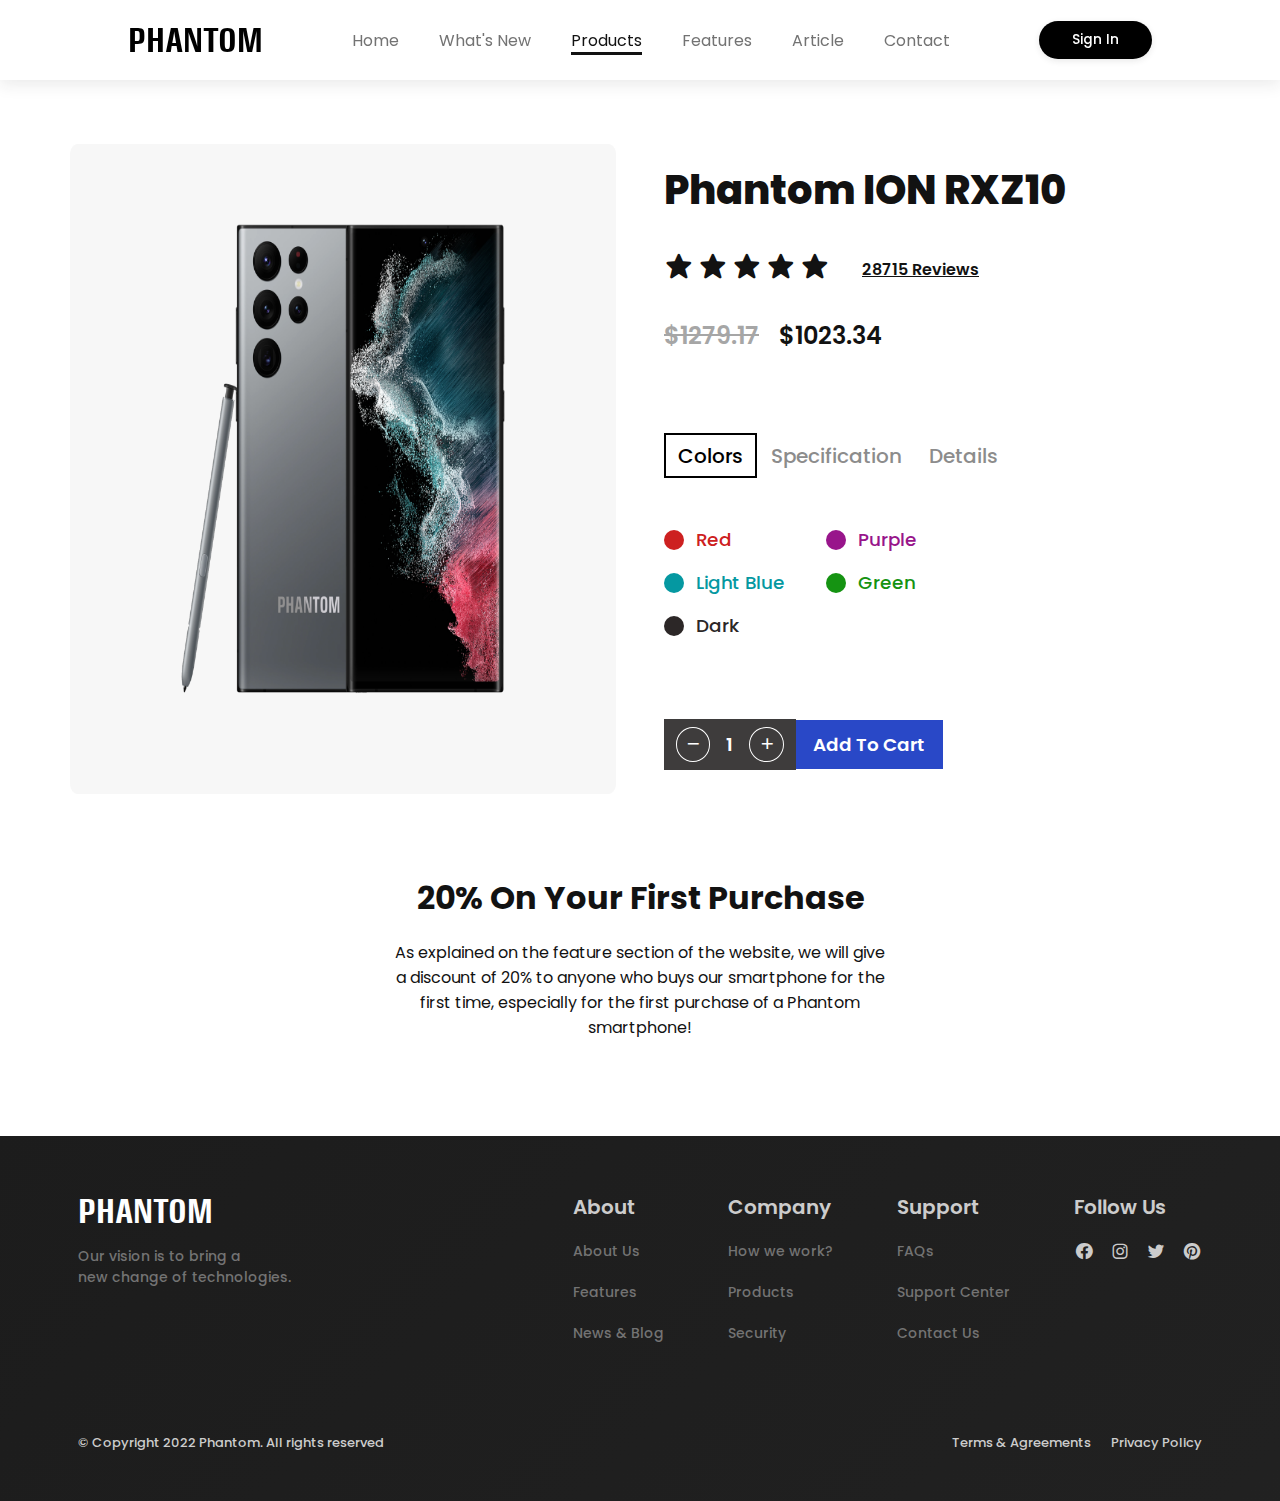
==== Assets/pages/buy-pages/buy-1.html @ 3c45a0d9 "Creating Cart Pages" ====
<!DOCTYPE html>
<html lang="en">
  <head>
    <meta charset="UTF-8" />
    <meta http-equiv="X-UA-Compatible" content="IE=edge" />
    <meta name="viewport" content="width=device-width, initial-scale=1.0" />
    <!-- ========== Favicon Image========== -->
    <link rel="shortcut icon" href="../../Images/favicon.png" type="image/x-icon" />
    <!-- ========== Box Icons CDN ========== -->
    <link href="https://unpkg.com/boxicons@2.1.2/css/boxicons.min.css" rel="stylesheet" />

    <!-- ========== Custom Styling ========== -->
    <link rel="stylesheet" href="../../Styles/index.css" />
    <title>Cart | Phantom Phone</title>
  </head>
  <body>
    <!-- ========== Header ========== -->
    <header class="header header-scrolled" id="header">
      <nav class="navbar">
        <i class="bx bx-menu toggle__menu" id="toggle-menu"></i>

        <a href="#" class="navbar__logo"> PHANTOM </a>

        <div class="navbar__menu">
          <ul class="navbar__container">
            <li class="navbar__item">
              <a href="../../../index.html" class="navbar__link">
                <span>Home</span>
                <i class="bx bxs-home"></i>
              </a>
            </li>
            <li class="navbar__item">
              <a href="../../../index.html#about" class="navbar__link">
                <span>What's New</span>
                <i class="bx bxs-megaphone"></i>
              </a>
            </li>
            <li class="navbar__item">
              <a href="../../../index.html#products" class="navbar__link active-link">
                <span>Products</span>
                <i class="bx bxs-shopping-bag"></i>
              </a>
            </li>
            <li class="navbar__item">
              <a href="../../../index.html#features" class="navbar__link">
                <span>Features</span>
                <i class="bx bxs-devices"></i>
              </a>
            </li>
            <li class="navbar__item">
              <a href="../../../index.html#article" class="navbar__link">
                <span>Article</span>
                <i class="bx bxs-news"></i>
              </a>
            </li>
            <li class="navbar__item">
              <a href="../../../index.html#contact" class="navbar__link">
                <span>Contact</span>
                <i class="bx bxs-phone"></i>
              </a>
            </li>
          </ul>
        </div>

        <button class="button navbar__button">Sign In</button>
      </nav>
    </header>

    <!-- ========== Cart ========== -->
    <section class="cart section" id="cart">
      <div class="cart__container container grid">
        <div class="cart__images">
          <img src="../../Images/buy-1.png" alt="Cart Images" />
        </div>

        <div class="cart__content">
          <div class="cart__header">
            <h1 class="cart__header-title">Phantom ION RXZ10</h1>
            <div class="cart__header-reviews">
              <div class="cart__stars">
                <i class="bx bxs-star"></i>
                <i class="bx bxs-star"></i>
                <i class="bx bxs-star"></i>
                <i class="bx bxs-star"></i>
                <i class="bx bxs-star"></i>
              </div>
              <span class="cart__review-title"></span>
            </div>
            <div class="cart__prices">
              <h2 class="cart__prices-before" id="prices-before">$1279.17</h2>
              <h2 class="cart__prices-after" id="prices-after">$1023.34</h2>
            </div>
          </div>

          <div class="cart__options">
            <button class="cart__option-button active-option" id="color-button">Colors</button>
            <button class="cart__option-button" id="spec-button">Specification</button>
            <button class="cart__option-button">Details</button>
          </div>

          <div class="cart__color" id="cart-color">
            <span class="red">
              <span></span>
              Red
            </span>
            <span class="purple">
              <span></span>
              Purple
            </span>
            <span class="lightblue">
              <span></span>
              Light Blue
            </span>
            <span class="green">
              <span></span>
              Green
            </span>
            <span class="dark">
              <span></span>
              Dark
            </span>
          </div>

          <div class="cart__spec" id="cart-spec">
            <div>
              <h3 class="cart__spec-title">RAM :</h3>
              <div class="cart__spec-options">
                <div class="cart__spec-option active-spec">6</div>
                <div class="cart__spec-option">8</div>
                <div class="cart__spec-option">12</div>
                <div class="cart__spec-option">16</div>
              </div>
            </div>
            <div>
              <h3 class="cart__spec-title">Storage :</h3>
              <div class="cart__spec-options">
                <div class="cart__spec-option active-spec">64</div>
                <div class="cart__spec-option">128</div>
                <div class="cart__spec-option">256</div>
                <div class="cart__spec-option">512</div>
              </div>
            </div>
          </div>

          <div class="cart__add">
            <button class="cart__add-quantity">
              <i class="bx bx-minus" onclick="decreaseQuantity()"></i>
              <div id="display">1</div>
              <i class="bx bx-plus" onclick="increaseQuantity()"></i>
            </button>
            <button class="cart__add-button">Add To Cart</button>
          </div>
        </div>
      </div>

      <div class="cart__description">
        <h1 class="cart__description-title">20% On Your First Purchase</h1>
        <p class="card__description-text">
          As explained on the feature section of the website, we will give a discount of 20% to anyone who buys our smartphone for the first time, especially for the first purchase of a Phantom smartphone!
        </p>
      </div>
    </section>

    <!--==================== Footer ====================-->
    <footer class="footer section">
      <div class="footer__container container grid">
        <div class="footer__text-container">
          <a href="#" class="footer__logo">PHANTOM</a>
          <p class="footer__description">
            Our vision is to bring a <br />
            new change of technologies.
          </p>
        </div>

        <div class="footer__content">
          <div>
            <h3 class="footer__title">About</h3>

            <ul class="footer__links">
              <li class="footer__item">
                <a href="#" class="footer__link">About Us</a>
              </li>
              <li class="footer__item">
                <a href="#" class="footer__link">Features</a>
              </li>
              <li class="footer__item">
                <a href="#" class="footer__link">News & Blog</a>
              </li>
            </ul>
          </div>

          <div>
            <h3 class="footer__title">Company</h3>

            <ul class="footer__links">
              <li class="footer__item">
                <a href="#" class="footer__link">How we work?</a>
              </li>
              <li class="footer__item">
                <a href="#" class="footer__link">Products</a>
              </li>
              <li class="footer__item">
                <a href="#" class="footer__link">Security</a>
              </li>
            </ul>
          </div>

          <div>
            <h3 class="footer__title">Support</h3>

            <ul class="footer__links">
              <li class="footer__item">
                <a href="#" class="footer__link">FAQs</a>
              </li>
              <li class="footer__item">
                <a href="#" class="footer__link">Support Center</a>
              </li>
              <li class="footer__item">
                <a href="#" class="footer__link">Contact Us</a>
              </li>
            </ul>
          </div>

          <div>
            <h3 class="footer__title">Follow Us</h3>

            <ul class="footer__socials">
              <li class="footer__item">
                <a href="https://www.facebook.com/" target="_blank" class="footer__social-link">
                  <i class="bx bxl-facebook-circle"></i>
                </a>
              </li>
              <li class="footer__item">
                <a href="https://www.instagram.com/" target="_blank" class="footer__social-link">
                  <i class="bx bxl-instagram"></i>
                </a>
              </li>
              <li class="footer__item">
                <a href="https://www.twitter.com/" target="_blank" class="footer__social-link">
                  <i class="bx bxl-twitter"></i>
                </a>
              </li>
              <li class="footer__item">
                <a href="https://www.pinterest.com/" target="_blank" class="footer__social-link">
                  <i class="bx bxl-pinterest"></i>
                </a>
              </li>
            </ul>
          </div>
        </div>
      </div>

      <div class="footer__info container">
        <span class="footer__copyright"> &copy; Copyright 2022 Phantom. All rights reserved </span>

        <div class="footer__privacy">
          <a href="#">Terms & Agreements</a>
          <a href="#">Privacy Policy</a>
        </div>
      </div>
    </footer>

    <script>
      /*=============== Declare DOM ===============*/
      const cartColor = document.getElementById("cart-color");
      const cartSpec = document.getElementById("cart-spec");
      const colorButton = document.getElementById("color-button");
      const specButton = document.getElementById("spec-button");
      const plusButton = document.getElementById("plus");
      const minusButton = document.getElementById("minus");
      const displayQuantity = document.getElementById("display");
      const priceBeforeDisplay = document.getElementById("prices-before");
      const pricesAfterDisplay = document.getElementById("prices-after");
      const specOptions1 = document.querySelectorAll(".cart__spec-option-1");
      const specOptions2 = document.querySelectorAll(".cart__spec-option-2");
      const cartReview = document.querySelector(".cart__review-title");

      /*=============== Declare Changeable Value ===============*/
      let quantityValue = 0;
      let priceBefore = 1279.17;
      let priceAfter = priceBefore - (priceBefore * 20) / 100;

      /*=============== Switching to Color Options ===============*/
      colorButton.addEventListener("click", () => {
        specButton.classList.remove("active-option");
        colorButton.classList.add("active-option");

        cartSpec.style.display = "none";
        cartColor.style.display = "grid";
      });

      /*=============== Switching to Specifications Options ===============*/
      specButton.addEventListener("click", () => {
        colorButton.classList.remove("active-option");
        specButton.classList.add("active-option");

        cartColor.style.display = "none";
        cartSpec.style.display = "flex";
      });

      /*=============== Increase Price and Amount ===============*/
      function increaseQuantity() {
        quantityValue++;

        displayQuantity.innerHTML = quantityValue;
        priceBeforeDisplay.innerHTML = "$" + (priceBefore * quantityValue).toFixed(2);
        pricesAfterDisplay.innerHTML = "$" + (priceAfter * quantityValue).toFixed(2);
      }

      /*=============== Decrease Price and Amount ===============*/
      function decreaseQuantity() {
        quantityValue === 0 ? quantityValue : quantityValue--;

        displayQuantity.innerHTML = quantityValue;
        priceBeforeDisplay.innerHTML = "$" + (priceBefore * quantityValue).toFixed(2);
        pricesAfterDisplay.innerHTML = "$" + (priceAfter * quantityValue).toFixed(2);
      }

      /*=============== Make Dummy Views ===============*/
      cartReview.innerHTML = Math.floor(Math.random() * 100000) + " Reviews";
    </script>
  </body>
</html>
---- Assets/Styles/index.css ----
@import url("https://fonts.googleapis.com/css2?family=Montserrat:wght@300;400;500;600;700&family=Poppins:wght@300;400;500;600;700&display=swap");
@font-face {
  font-family: Phantom;
  src: url(../font-phantom/DDT\ W00\ Condensed\ SemiBold.ttf);
}

:root {
  --header-height: 5rem;

  /* ===== Blue Color Pallete ===== */
  /* --color-primary: hsl(241, 100%, 11%);
    --color-secondary: hsl(241, 100%, 11%);
    --color-accent: hsl(61, 100%, 53%);
    --color-white: hsl(0, 0%, 100%); */

  /* ===== Black Color Pallete ===== */
  --color-primary: hsl(0, 0%, 0%);
  --color-secondary: hsl(0, 0%, 7%);
  --color-accent: hsl(25, 83%, 53%);
  --color-white: hsl(0, 0%, 100%);
  --color-light: hsl(228, 15%, 50%);
  --color-light-alt: hsl(228, 99%, 98%);
  --color-dark-blue: hsl(228, 66%, 47%);

  /* ===== Font And Typography ===== */
  --body-font: "Poppins", sans-serif;
  --biggest-font-size: 4rem;
  --h1-font-size: 2.25rem;
  --h2-font-size: 1.5rem;
  --h3-font-size: 1.25rem;
  --normal-font-size: 1rem;
  --small-font-size: 0.875rem;
  --smaller-font-size: 0.813rem;

  /* ===== Font Weight ===== */
  --font-light: 300;
  --font-regular: 400;
  --font-medium: 500;
  --font-semi-bold: 600;
  --font-bold: 700;

  /* Z - Index */
  --z-tooltip: 10;
  --z-fixed: 100;
}

/* ========== General Styles ========== */

* {
  margin: 0;
  padding: 0;
  box-sizing: border-box;
}

html {
  scroll-behavior: smooth;
}

body {
  font-family: var(--body-font);
  font-size: var(--normal-font-size);
  background-color: var(--color-white);
  color: var(--color-secondary);
}

h1,
h2,
h3 {
  color: var(--color-secondary);
  font-weight: var(--font-semi-bold);
}

ul {
  list-style: none;
}

a {
  text-decoration: none;
}

img {
  max-width: 100%;
  height: auto;
}

input,
button {
  font-family: var(--body-font);
  outline: none;
  border: none;
}

.container {
  max-width: 1124px;
  margin-left: auto;
  margin-right: auto;
}

.grid {
  display: grid;
}

.flex {
  display: flex;
}

.section {
  padding: 7.5rem 0 1rem;
}

.section__subtitle,
.section__title,
.section__description {
  text-align: center;
}

.section__subtitle {
  color: var(--color-dark-blue);
  font-size: var(--font-medium);
  display: block;
}

.section__title {
  font-size: 2rem;
  margin-bottom: 1rem;
}

.section__description {
  margin: 0 auto;
  max-width: 550px;
  font-weight: var(--font-regular);
  margin-bottom: 3rem;
}

.main {
  overflow: hidden;
}

.button {
  padding: 0.75rem 3rem;
  border-radius: 0.5rem;
  font-weight: var(--font-medium);
  font-size: 1rem;
  background-color: var(--color-primary);
  color: var(--color-white);
  cursor: pointer;
}

/* ========== Navbar ========== */
.header {
  position: fixed;
  top: 0;
  left: 0;
  width: 100%;
  z-index: var(--z-fixed);
  transition: 0.4s;
  background-color: transparent;
}

.header-scrolled {
  background-color: var(--color-white);
  box-shadow: 0 4px 16px hsla(228, 4%, 15%, 0.1);
}

.header-scrolled .navbar__logo {
  color: var(--color-primary);
}
.header-scrolled .navbar__link {
  color: hsl(0, 0%, 45%);
}
.header-scrolled .navbar__link:hover {
  color: var(--color-primary);
}
.header-scrolled .active-link {
  border-color: var(--color-secondary);
  color: var(--color-secondary);
}
.header-scrolled .navbar__button {
  background-color: var(--color-primary);
  color: var(--color-white);
}
.header-scrolled .navbar__button:hover {
  color: var(--color-primary);
  border-color: var(--color-primary);
}

.navbar {
  height: var(--header-height);
  display: flex;
  align-items: center;
  justify-content: space-between;
  padding: 1.5rem 8rem;
}

.navbar__logo {
  font-size: 2rem;
  font-weight: 500;
  color: var(--color-white);
  font-family: Phantom;
}

.navbar__container {
  display: flex;
  align-items: center;
  gap: 2.5rem;
}

.navbar__link {
  color: hsl(0, 0%, 80%);
  border-bottom: 3px solid transparent;
  transition: 0.2s;
}

.navbar__link i {
  display: none;
}

.navbar__link:hover {
  color: var(--color-white);
}

/* Active link */
.active-link {
  border-color: var(--color-white);
  color: var(--color-white);
}

.navbar__button {
  background: var(--color-white);
  box-shadow: 0 2px 6px hsla(228, 4%, 15%, 0.1);
  border: 1.5px solid transparent;
  color: var(--color-primary);
  transition: 0.3s;
  border-radius: 2rem;
}

.navbar__button:hover {
  background-color: transparent;
  color: var(--color-white);
  border-color: var(--color-white);
}

.toggle__menu {
  display: none;
}

/* ========== Home ========== */
.home {
  width: 100vw;
  height: 85vh;
  background: linear-gradient(-90deg, hsl(0, 0%, 11%), hsl(0, 0%, 13%));
}

.home__container {
  grid-template-columns: repeat(2, 1fr);
  padding-top: 4rem;
  column-gap: 6rem;
}

.home__data {
  padding-bottom: 4rem;
  padding-top: 4rem;
}

.home__discount {
  color: hsl(0, 0%, 80%);
  font-weight: 600;
  margin-top: -1rem;
}

.home__discount span {
  padding: 0.25rem 0.5rem;
  border-radius: 0.1rem;
  background: linear-gradient(279deg, rgba(41, 72, 199, 1) 0%, rgba(0, 212, 255, 1) 100%);
  color: var(--color-white);
  margin: 0 0.5rem;
}

.home__title {
  font-size: var(--biggest-font-size);
  line-height: 120%;
  margin-bottom: 2rem;
  color: var(--color-white);
}

.home__description {
  color: hsl(0, 0%, 80%);
  margin-bottom: 3rem;
}

.home__button {
  background-color: var(--color-white);
  color: var(--color-primary);
  border: 2px solid transparent;
  transition: 0.3s;
}

.home__button:hover {
  border-color: var(--color-white);
  background: transparent;
  color: var(--color-white);
}

.home__images {
  display: flex;
  align-items: center;
  justify-content: center;
  height: 100%;
}

.home__image {
  width: 90%;
  height: 90%;
}

.home__images-mobile {
  display: none;
}

.home__image img {
  height: 100%;
  object-fit: cover;
}

.home__value {
  display: flex;
  column-gap: 4.5rem;
}

/* ========== Value ========== */
.value__container {
  margin-top: -3rem;
}

.value__content {
  background-color: var(--color-white);
  box-shadow: 0 4px 16px hsla(228, 4%, 15%, 0.1);
  padding: 2rem 6rem;
  border-radius: 1rem;
  z-index: 10;
  display: flex;
  align-items: center;
  justify-content: space-between;
}

.value__box {
  display: flex;
  column-gap: 1rem;
  align-items: center;
}

.value__box-title {
  font-size: var(--h1-font-size);
  font-weight: var(--font-bold);
}

.value__box-title span {
  color: hsl(228, 66%, 47%);
  font-weight: var(--font-regular);
}

.home__value-description {
  font-weight: var(--font-medium);
  display: flex;
}

/* ========== About ========== */

.about__container .section__phones-brand {
  text-align: center;
  margin-bottom: 2rem;
  font-size: var(--h3-font-size);
}

.about__content {
  grid-template-columns: 30% 35% 30%;
  column-gap: 2.5%;
  align-items: flex-start;
  margin-top: 2rem;
}

.about__data-1,
.about__data-2 {
  display: grid;
  row-gap: 2rem;
}

.about__images {
  position: relative;
  display: flex;
  justify-content: center;
  align-items: center;
}

.about__data-content {
  display: grid;
  row-gap: 1rem;
}

.about__data-header {
  display: flex;
  align-items: center;
  cursor: pointer;
}

.about__data-icon {
  font-size: 30px;
  color: var(--color-primary);
  margin-right: 0.75rem;
  transition: 0.3s;
}

.about__data-1 {
  margin-right: 3rem;
}

.about__data-2 {
  margin-left: 3rem;
}

.about__data-title {
  font-size: var(--normal-font-size);
  transition: 0.3s;
}

.about__data-header:hover .about__data-title,
.about__data-header:hover .about__data-icon {
  color: hsl(228, 66%, 47%);
}

.about__data-description {
  margin-bottom: 1.25rem;
  margin-left: 0.5rem;
}

.about__button {
  width: fit-content;
  margin-top: 3rem;
  justify-self: center;
  display: inline-flex;
  align-items: center;
  color: var(--color-primary);
  transition: 0.3s;
  border: 2px solid var(--color-primary);
  background: linear-gradient(to right, var(--color-white) 50%, var(--color-primary) 50%);
  font-size: 1.15rem;
  background-size: 199.95%;
  border-radius: 0.3rem;
}

.about__button:hover {
  background-position: -100%;
  color: var(--color-white);
}

/* ========== Products ========== */
.products__container {
  padding: 3rem 0 5rem;
  grid-template-columns: repeat(3, 1fr);
  column-gap: 1rem;
  row-gap: 3rem;
}

.products__card {
  width: 320px;
  padding: 0.75rem 0.75rem 2rem;
  background-color: var(--color-white);
  border-radius: 1rem;
  margin: 0 auto;
  transition: 0.4s;
  border: 2px solid var(--color-light-alt);
}

.products__card:hover {
  box-shadow: 0 12px 16px hsla(228, 66%, 45%, 0.1);
}

.products__img {
  border-radius: 1rem;
  margin-bottom: 1rem;
  transition: 0.3s;
  width: 292px;
  height: 350px;
}

.products__card:hover .products__img {
  transform: scale(1.05);
}

.products__data {
  padding: 0 0.25rem 0 0.75rem;
}

.products__data-prices,
.products__buttons {
  display: flex;
  justify-content: space-between;
  align-items: center;
}

.products__price {
  font-size: var(--h2-font-size);
  font-weight: var(--font-semi-bold);
}

.products__category {
  color: var(--color-light);
}

.products__title {
  margin-bottom: 0.75rem;
  margin-top: 1rem;
}

.products__description {
  margin-bottom: 1.25rem;
}

.products__buy-button,
.products__view-button {
  display: inline-flex;
  align-items: center;
  column-gap: 0.5rem;
}

.products__buy-button {
  padding: 0.5rem 1.5rem;
  border-radius: 0.5rem;
  background-color: var(--color-primary);
  color: var(--color-white);
  transition: all 0.3s ease;
}

.products__buy-button:hover {
  box-shadow: 0 12px 12px hsla(228, 66%, 45%, 0.1);
  transform: scale(1.1);
}

.products__view-button {
  color: var(--color-primary);
  transform: translateX(0);
}

.products__view-button i {
  transition: transform 0.3s;
}

.products__view-button:hover i {
  transform: translateX(0.25rem);
}

.products .buttons__container {
  display: flex;
  justify-content: center;
  align-items: center;
  column-gap: 1.25rem;
}

.products .buttons__container .button__filter {
  background-color: transparent;
  border: none;
  color: var(--color-light);
  font-size: 1rem;
  cursor: pointer;
  margin: 0 1rem;
  transition: 0.1s;
}

.products .buttons__container .button__filter:hover {
  color: var(--color-secondary);
}

.products .buttons__container .button__filter.active {
  color: var(--color-primary);
  font-weight: var(--font-semi-bold);
  border-bottom: 2px solid var(--color-primary);
}

.show-more {
  display: flex;
  justify-content: center;
  align-items: center;
  margin-bottom: 3rem;
}

.show-more__button {
  padding: 1rem 2rem;
  font-size: 1rem;
  background: linear-gradient(to right, var(--color-white) 50%, var(--color-primary) 50%);
  background-size: 200%;
  border-radius: 0.3rem;
  color: var(--color-primary);
  cursor: pointer;
  border: 2px solid var(--color-primary);
  transition: 0.3s;
}

.show-more__button:hover {
  background-position: -100%;
  color: var(--color-white);
}

/* ========== Features ========== */
.features {
  background-color: hsl(225, 67%, 99%);
}

.features__container {
  grid-template-columns: repeat(2, 1fr);
  column-gap: 5rem;
  align-items: flex-start;
  row-gap: 7.5rem;
  padding-bottom: 7rem;
}

.features__images {
  position: relative;
  display: flex;
  justify-content: center;
}

.features__image {
  position: absolute;
  overflow: hidden;
  top: 0;
  width: 500px;
  height: 600px;
}

.features__image img {
  max-width: initial;
  width: 100%;
  height: 100%;
  object-fit: cover;
}

.features__images-mobile {
  display: none;
}

.features__content .section__title,
.features__content .section__subtitle,
.features__content .section__description {
  text-align: left;
}

.features__content .section__description {
  font-size: var(--normal-font-size);
  margin-bottom: 2.5rem;
}

.features__accordion {
  display: grid;
  row-gap: 1.5rem;
}

.features__accordion-item {
  background-color: var(--color-white);
  border: 2px solid var(--color-light-alt);
  padding: 1.25rem 1.25rem 1.25rem 1rem;
  border-radius: 0.5rem;
}

.features__accordion-header {
  display: flex;
  align-items: center;
  cursor: pointer;
}

.features__accordion-icon {
  background-color: hsl(228, 100%, 97%);
  padding: 5px;
  border-radius: 0.25rem;
  font-size: 18px;
  color: var(--color-secondary);
  margin-right: 0.75rem;
  transition: 0.3s;
}

.features__accordion-title {
  font-size: var(--normal-font-size);
}

.features__accordion-arrow {
  display: inline-flex;
  background-color: hsl(228, 100%, 97%);
  padding: 0.25rem;
  color: var(--color-secondary);
  border-radius: 2px;
  font-size: 10px;
  margin-left: auto;
  transition: 0.3s;
}

.features__accordion-arrow i {
  transition: 0.4s;
}

.features__accordion-content {
  overflow: hidden;
  height: 0;
  transition: all 0.25s ease;
}

.features__accordion-description {
  font-size: var(--small-font-size);
  padding: 1.25rem 2.5rem 1rem 2.75rem;
}

/*Rotate icon and add shadows*/
.accordion-open {
  box-shadow: 0 12px 32px hsla(228, 66%, 45%, 0.1);
}

.accordion-open .features__accordion-icon {
  box-shadow: 0 4px 4px hsla(228, 66%, 45%, 0.1);
  color: var(--color-dark-blue);
}

.accordion-open .features__accordion-arrow {
  box-shadow: 0 2px 4px hsla(228, 66%, 45%, 0.1);
}

.accordion-open .features__accordion-arrow i {
  transform: rotate(-180deg);
}

.accordion-open .features__accordion-title {
  color: var(--color-dark-blue);
}

.features__list {
  row-gap: 2rem;
  display: grid;
}

.features__list-content {
  display: flex;
  column-gap: 1rem;
}

.features__list-icon {
  font-size: var(--h2-font-size);
  color: hsl(228, 66%, 47%);
  display: inline-flex;
  font-weight: 600;
}

.features__list-images {
  position: relative;
  display: flex;
  justify-content: center;
}

.features__list-image {
  position: absolute;
  overflow: hidden;
  top: 6rem;
}

.features__buttons {
  display: flex;
  justify-content: center;
}

.features__button {
  margin-top: 3rem;
  border: 2px solid var(--color-primary);
  background: linear-gradient(to right, var(--color-white) 50%, var(--color-primary) 50%);
  background-size: 199.75%;
  transition: 0.3s;
  color: var(--color-primary);
}

.features__button:hover {
  background-position: -100%;
  color: var(--color-white);
}

/* ========== Subscribe ========== */
.subscribe__container {
  padding: 4rem 5rem;
  margin-top: -3rem;
  background-color: var(--color-secondary);
  border-radius: 1rem;
  box-shadow: 0 4px 16px hsla(228, 4%, 15%, 0.1);
  border: 7px solid hsl(204, 2%, 43%);
}

.subscribe__content {
  display: flex;
  flex-direction: column;
  justify-content: center;
  align-items: center;
  max-width: 375px;
  margin: 0 auto;
  text-align: center;
}

.subscribe__title {
  color: var(--color-white);
  font-size: var(--h1-font-size);
  margin-bottom: 1rem;
}

.subscribe__description {
  margin-bottom: 1.25rem;
  color: hsl(0, 0%, 80%);
}

.subscribe__button {
  background-color: var(--color-white);
  color: var(--color-primary);
  border: 2px solid transparent;
  transition: 0.3s;
}

.subscribe__button:hover {
  border-color: var(--color-white);
  color: var(--color-white);
  background-color: transparent;
}

/* ========== Article ========== */
.article__container {
  padding-bottom: 5rem;
  max-width: 1240px;
}

.article__content {
  grid-template-columns: repeat(3, 1fr);
  gap: 2rem;
  padding-top: 2rem;
}

.article__card {
  padding: 1.5rem 1rem;
  border-radius: 0.5rem;
  transition: 0.3s;
}

.article__card:hover {
  box-shadow: 0 12px 16px hsla(228, 66%, 45%, 0.1);
}

.article__image {
  margin-bottom: 1.5rem;
  height: 250px;
}

.article__img {
  height: 100%;
  width: 100%;
  border-radius: 0.5rem;
}

.article__title {
  margin-top: 0.75rem;
  margin-bottom: 0.5rem;
  font-size: var(--h3-font-size);
  transition: 0.5s;
  cursor: pointer;
}

.article__title:hover {
  color: hsl(228, 66%, 47%);
}

.article__description {
  margin-bottom: 1.5rem;
}

.article__button {
  font-size: var(--small-font-size);
  padding: 0.75rem 1.25rem;
  border-radius: 0.25rem;
  transition: 0.3s;
}

.article__button:hover {
  opacity: 0.85;
}

.article__stats,
.article__reaction,
.article__stats-data {
  display: flex;
  align-items: center;
}

.article__stats {
  justify-content: space-between;
}

.article__stats-data {
  column-gap: 1rem;
}

.article__reaction {
  column-gap: 0.25rem;
  cursor: pointer;
  transition: 0.3s;
}

.article__reaction i {
  font-size: 1.25rem;
  transition: 0.2s;
}

.article__reaction:hover {
  transform: scale(1.1);
}

.article__comment:hover {
  transform: translateY(-0.25rem);
}

.article__reaction span {
  font-size: var(--small-font-size);
}

/* ========== Contact ========== */
.contact__container {
  grid-template-columns: repeat(2, 1fr);
  align-items: flex-start;
  column-gap: 5rem;
  padding-bottom: 7rem;
}

.contact__maps {
  position: relative;
  text-align: right;
  height: 550px;
  width: 500px;
  order: 1;
  z-index: var(--z-tooltip);
  box-shadow: 0 4px 16px hsla(228, 4%, 15%, 0.1);
  border-radius: 0.75rem;
}

.contact__maps-canvas {
  overflow: hidden;
  background: none !important;
  height: 550px;
  width: 500px;
  border-radius: 0.75rem;
}

.contact__content .section__title,
.contact__content .section__subtitle,
.contact__content .section__description {
  text-align: left;
}

.contact__content .section__description {
  max-width: 425px;
  display: flex;
  margin: 0 0 2rem 0;
}

.contact__card {
  display: grid;
  grid-template-columns: repeat(2, 200px);
  gap: 1.25rem 0.75rem;
}

.contact__card-box {
  background-color: var(--color-white);
  border: 2px solid var(--color-light-alt);
  padding: 28px 1.5rem 1.5rem;
  border-radius: 0.5rem;
  transition: 0.3s;
}

.contact__card-box:hover {
  box-shadow: 0 8px 14px hsla(228, 66%, 45%, 0.1);
}

.contact__card-info {
  display: flex;
  align-items: flex-start;
  column-gap: 0.75rem;
  margin-bottom: 1.25rem;
}

.contact__card-info i {
  background-color: hsl(228, 100%, 97%);
  padding: 6px;
  border-radius: 6px;
  font-size: 1.25rem;
  color: var(--color-dark-blue);
}

.contact__card-title {
  font-size: var(--small-font-size);
}

.contact__card-description {
  font-size: var(--smaller-font-size);
}

.contact__card-button {
  font-size: var(--small-font-size);
  padding: 14px 0;
  width: 100%;
  background-color: var(--color-primary);
  color: var(--color-white);
  border: 1px solid transparent;
  font-weight: var(--font-semi-bold);
  transition: 0.3s;
}

.contact__card-button:hover {
  border-color: var(--color-primary);
  background-color: transparent;
  color: var(--color-primary);
}

/* ========== Footer ========== */
.footer {
  background: linear-gradient(135deg, hsl(0, 0%, 11%), hsl(0, 0%, 13%));
}

.footer__container {
  row-gap: 2.5rem;
  grid-template-columns: repeat(2, max-content);
  justify-content: space-between;
}

.footer__logo {
  font-size: 2rem;
  font-weight: 500;
  color: var(--color-white);
  font-family: Phantom;
}

.footer__description,
.footer__link {
  font-size: var(--small-font-size);
  font-weight: var(--font-medium);
  color: hsl(0, 0%, 45%);
}

.footer__link,
.footer__social-link {
  transition: 0.3s;
}

.footer__link:hover,
.footer__social-link:hover {
  color: var(--color-white);
}

.footer__description {
  margin-top: 1rem;
}

.footer__content,
.footer__links {
  display: grid;
}

.footer__content {
  grid-template-columns: repeat(4, max-content);
  gap: 2.5rem 4rem;
}

.footer__title {
  font-size: var(--h3-font-size);
  margin-bottom: 1rem;
  color: hsl(0, 0%, 80%);
}

.footer__links {
  row-gap: 1rem;
}

.footer__socials {
  display: flex;
  column-gap: 1rem;
}

.footer__social-link {
  font-size: 1.25rem;
  color: hsl(0, 0%, 80%);
}

.footer__info {
  display: flex;
  flex-direction: row;
  justify-content: space-between;
  padding-bottom: 2rem;
  margin-top: 5.5rem;
}

.footer__copyright,
.footer__privacy a {
  font-size: var(--smaller-font-size);
  font-weight: var(--font-medium);
  color: hsl(0, 0%, 80%);
}

.footer__privacy {
  display: flex;
  column-gap: 1.25rem;
}

/*=============== Cart Sections ===============*/
.cart {
  padding-top: 9rem;
}

.cart__container {
  grid-template-columns: repeat(2, 1fr);
  column-gap: 3rem;
  max-width: 1540px;
}

.cart__header {
  margin-bottom: 5rem;
}

.cart__images {
  width: 100%;
  height: 650px;
}

.cart__images img {
  width: 100%;
  height: 100%;
}

.cart__content {
  display: flex;
  flex-direction: column;
}

.cart__header-title {
  font-size: 2.5rem;
  font-weight: 800;
  margin-top: 1rem;
  margin-bottom: 2rem;
}

.cart__header-reviews {
  display: flex;
  column-gap: 2rem;
  align-items: center;
  margin-bottom: 2rem;
}

.cart__stars i {
  font-size: 1.85rem;
  column-gap: 0.75rem;
  display: inline-flex;
}

.cart__review-title {
  font-weight: var(--font-semi-bold);
  text-decoration: underline;
}

.cart__prices {
  display: flex;
  column-gap: 1.25rem;
  align-items: center;
}

.cart__prices-before {
  color: hsl(0, 0%, 65%);
  text-decoration: line-through;
}

.cart__prices-after {
  color: var(--color-secondary);
}

.cart__options {
  display: flex;
  width: 55%;
  justify-content: space-between;
  align-items: center;
}

.cart__option-button {
  background-color: transparent;
  font-size: 1.25rem;
  font-weight: var(--font-medium);
  color: hsl(0, 0%, 55%);
  cursor: pointer;
  padding: 0.35rem 0.75rem;
  border: 2px solid transparent;
  transition: 0.2s;
}

.cart__option-button:hover {
  color: var(--color-secondary);
}

.cart__option-button.active-option {
  border-color: var(--color-primary);
  color: var(--color-primary);
}

.cart__color {
  display: grid;
  grid-template-columns: repeat(2, 1fr);
  row-gap: 1rem;
  column-gap: 1.5rem;
  width: 55%;
  margin-top: 3rem;
  margin-bottom: 5rem;
}

.cart__color > span {
  font-weight: var(--font-medium);
  font-size: 1.15rem;
  display: flex;
  align-items: center;
  cursor: pointer;
}

.cart__color > span span {
  width: 20px;
  height: 20px;
  border-radius: 50%;
  margin-right: 0.75rem;
  background-color: transparent;
}

.cart__color .red {
  color: #cd2020;
}

.cart__color .purple {
  color: #98158b;
}

.cart__color .lightblue {
  color: #0598a1;
}

.cart__color .green {
  color: #159312;
}

.cart__color .dark {
  color: #2c2727;
}

.cart__color .red > span {
  background-color: #cd2020;
}

.cart__color .purple > span {
  background-color: #98158b;
}

.cart__color .lightblue > span {
  background-color: #0598a1;
}

.cart__color .green > span {
  background-color: #159312;
}

.cart__color .dark > span {
  background-color: #2c2727;
}

.cart__spec {
  display: none;
  flex-direction: column;
  row-gap: 1.25rem;
  margin-top: 3rem;
  margin-left: 1.25rem;
  margin-bottom: 5rem;
}

.cart__spec div {
  display: flex;
  align-items: center;
  column-gap: 0.75rem;
}

.cart__spec-option {
  padding: 0.5rem 0.75rem;
  border-radius: 0.25rem;
  color: var(--color-primary);
  border: 1px solid var(--color-primary);
  font-weight: var(--font-medium);
  font-size: 1.15rem;
  cursor: pointer;
}

.cart__spec-option.active-spec {
  color: var(--color-white);
  background-color: var(--color-primary);
}

.cart__add {
  display: flex;
  align-items: center;
}

.cart__add button {
  font-weight: var(--font-semi-bold);
  font-size: 1.15rem;
}

.cart__add-quantity {
  display: flex;
  align-items: center;
  column-gap: 1rem;
  color: var(--color-white);
  background-color: #3e3c3c;
  padding: 0.5rem 0.75rem;
}

.cart__add-quantity i {
  padding: 0.45rem;
  border: 1px solid var(--color-white);
  border-radius: 50%;
}

.cart__add-button {
  padding: 0.7rem 1.1rem;
  background-color: var(--color-dark-blue);
  color: var(--color-white);
}

.cart__description {
  text-align: center;
  max-width: 500px;
  margin: 5rem auto;
}

.cart__description-title {
  font-size: 2rem;
  margin-bottom: 1.15rem;
  font-weight: var(--font-bold);
}

/*=============== Scroll Bar ===============*/
::-webkit-scrollbar {
  width: 0.6rem;
  border-radius: 0.5rem;
  background-color: hsl(228, 8%, 76%);
}

::-webkit-scrollbar-thumb {
  background-color: hsl(0, 0%, 13%);
  border-radius: 0.5rem;
}

::-webkit-scrollbar-thumb:hover {
  background-color: hsl(0, 0%, 23%);
}

/* For Large Screen */
@media screen and (max-width: 1466px) {
  .section {
    padding: 3.5rem 2rem 1rem;
  }

  .navbar__button {
    padding: 0.5rem 2rem;
    font-size: 0.85rem;
  }

  .home {
    height: 100%;
  }
  .home__container {
    grid-template-columns: 55% 40%;
    column-gap: 5%;
  }
  .home__data {
    padding-top: 2rem;
  }
  .home__title {
    font-size: 3.5rem;
    margin-bottom: 1.25rem;
    max-width: 600px;
  }
  .home__description {
    margin-bottom: 1.45rem;
  }
  .home__images {
    height: 90%;
  }

  .cart {
    padding-top: 9rem;
  }
  .cart__container {
    max-width: 1140px;
  }
}

@media screen and (max-width: 1023px) {
  .navbar {
    padding: 3rem 2rem;
    height: calc(var(--header-height) - 1rem);
  }
  .navbar__menu {
    position: fixed;
    bottom: 2rem;
    background-color: var(--color-white);
    box-shadow: 0 8px 24px hsla(228, 66%, 54%, 0.15);
    width: 75%;
    left: 0;
    right: 0;
    margin: 0 auto;
    padding: 1.3rem 3rem;
    border-radius: 1.25rem;
    transition: 0.4s;
  }
  .navbar__container {
    display: flex;
    justify-content: space-between;
    align-items: center;
  }
  .navbar__link {
    color: hsl(0, 0%, 45%);
    padding: 0.5rem;
    border-radius: 50%;
    display: flex;
  }
  .navbar__link span {
    display: none;
  }
  .navbar__link i {
    display: block;
    font-size: 1.25rem;
  }
  .active-link {
    background-color: var(--color-primary);
    color: var(--color-white);
  }
  .header-scrolled .active-link {
    border: none;
    border-color: transparent;
  }
  .header-scrolled .active-link i {
    color: var(--color-white);
  }

  .home {
    height: 100%;
  }
  .home__container {
    grid-template-columns: 1fr;
  }
  .home__data {
    max-width: 550px;
  }
  .home__title {
    font-size: 3rem;
  }
  .home__button {
    margin-top: -1rem;
  }
  .home__images {
    width: 75%;
    margin: 0 auto;
  }
  .home__image {
    width: 70%;
    height: 70%;
    display: flex;
    justify-content: center;
    align-items: center;
  }
  .home__image img {
    margin: 0 auto;
    object-fit: cover;
  }

  .value__container {
    width: 90%;
    margin: 1.5rem auto 3rem;
  }
  .value__content {
    box-shadow: none;
    background-color: transparent;
  }

  .about__images img {
    max-width: 28rem;
  }

  .products .container {
    max-width: 800px;
    margin: 0 auto;
  }

  .products__container {
    grid-template-columns: repeat(2, 1fr);
  }

  .article__content {
    grid-template-columns: repeat(2, 1fr);
  }

  .footer__container {
    grid-template-columns: repeat(1, 1fr);
    justify-items: center;
  }
  .footer__text-container {
    display: flex;
    flex-direction: column;
    align-items: center;
    text-align: center;
  }

  .cart__header {
    margin-bottom: 3rem;
  }
  .cart__header-title {
    font-size: 2rem;
    margin-bottom: 1rem;
  }
  .cart__review-title {
    font-size: 0.85rem;
  }
  .cart__stars i {
    font-size: 1.5rem;
  }
  .cart__images {
    height: 550px;
  }
  .cart__prices-before,
  .cart__prices-after {
    font-size: 1.25rem;
  }
  .cart__option-button {
    font-size: 1rem;
  }
  .cart__color,
  .cart__spec {
    margin-bottom: 3rem;
  }
  .cart__color {
    width: 65%;
  }
}

/* For Medium Screen */
@media screen and (max-width: 820px) {
  .section__title {
    font-size: 1.5rem;
  }

  .home__images {
    display: none;
  }
  .home__images-mobile {
    width: 90%;
    margin: 0 auto;
    display: flex;
  }
  .home__image-mobile {
    width: 75%;
    margin: 2rem auto;
  }
  .home__description {
    margin-bottom: 2rem;
  }

  .value__content {
    padding: 1.5rem 2rem;
  }
  .value__box-description {
    font-size: 14px;
  }

  .about__data-title {
    font-size: 14px;
  }
  .about__data-description {
    font-size: 12px;
  }
  .about__images img {
    max-width: 20rem;
  }

  .features__container {
    display: flex;
    flex-direction: column;
    position: relative;
  }
  .features__images,
  .features__image,
  .features__list-images,
  .features__list-image {
    position: relative;
  }
  .features__images {
    display: none;
    width: 100%;
  }
  .features__images-mobile {
    display: block;
    width: 100%;
  }
  .features__image {
    width: 100%;
    height: 90%;
    margin: 0 auto 1rem;
  }
  .features__list-images {
    display: none;
  }
  .features__image-mobile {
    width: 75%;
    height: 75%;
    margin: 2rem auto 2.75rem;
  }
  .features__header .section__description {
    text-align: left;
    margin-left: 0;
  }

  .subscribe__container {
    width: 80%;
    margin: 1.5rem auto 2rem;
  }

  .contact__container {
    grid-template-columns: 1fr;
  }
  .contact__content {
    display: flex;
    justify-content: center;
    align-items: center;
    margin-bottom: 5rem;
    flex-direction: column;
  }
  .contact__content .section__description {
    text-align: center;
  }
  .contact__maps {
    margin: 0 auto;
  }

  .footer__content {
    grid-template-columns: repeat(2, 1fr);
  }
  .footer__info {
    padding-bottom: 8rem;
  }
}

@media screen and (max-width: 580px) {
  .container {
    margin-left: 1.5rem;
    margin-right: 1.5rem;
  }

  .header {
    position: absolute;
  }
  .header-scrolled {
    background-color: transparent;
  }
  .header-scrolled .navbar__button {
    background-color: var(--color-white);
    color: var(--color-primary);
  }
  .navbar {
    height: calc(var(--header-height) - 1.5rem);
    padding: 2rem 1.5rem;
  }
  .navbar__logo {
    font-size: 1.5rem;
  }
  .navbar__menu {
    width: 90%;
    padding: 1rem 1.3rem;
  }
  .navbar__container {
    justify-content: center;
    column-gap: 1rem;
  }
  .navbar__link i {
    font-size: 1.15rem;
  }
  .navbar__button {
    padding: 0.5rem 1rem;
    font-size: 0.75rem;
  }

  .home__data {
    text-align: center;
  }
  .home__discount {
    font-size: 0.75rem;
  }
  .home__title {
    font-size: 2.5rem;
    text-align: center;
    margin-top: 1rem;
  }
  .home__button {
    margin-top: 0.75rem;
    padding: 0.75rem 1.25rem;
  }

  .value__content {
    display: grid;
    grid-template-columns: repeat(3, 1fr);
    column-gap: 1rem;
    align-items: center;
    row-gap: 2rem;
  }
  .value__box {
    width: 90%;
    justify-content: center;
    flex-direction: column;
  }
  .value__box-title {
    font-size: 1.8rem;
  }
  .value__box-description {
    text-align: center;
  }

  .about__container .section__title,
  .about__container .section__description,
  .about__container .section__subtitle,
  .about__container .section__phones-brand {
    text-align: left;
  }
  .about__container {
    position: relative;
    margin-bottom: 3rem;
  }
  .about__content {
    grid-template-columns: 1fr;
  }
  .about__data-1,
  .about__data-2 {
    margin-left: 0;
    margin-right: 0;
    width: 90%;
    row-gap: 0.5rem;
  }
  .about__data-description {
    margin-left: 0.15rem;
  }
  .about__images {
    margin-top: 2.5rem;
    margin-bottom: 2.5rem;
    width: 90%;
  }
  .about__button {
    padding: 0.75rem 1.25rem;
    font-size: 1rem;
    position: absolute;
    bottom: -5rem;
  }

  .products__container {
    grid-template-columns: 1fr;
  }
  .products__card {
    padding: 1rem 0.5rem;
  }
  .products__img {
    height: 300px;
    width: 90%;
    margin: 1rem auto;
  }
  .products__price {
    font-size: 1.15rem;
  }
  .products__category {
    font-size: 0.85rem;
  }
  .products__title {
    font-size: 1rem;
  }
  .products__description {
    font-size: 0.75rem;
  }
  .products__buy-button {
    padding: 0.5rem 1rem;
    font-size: 0.85rem;
  }
  .products__view-button {
    font-size: 0.85rem;
  }

  .features__content .section__description,
  .features__list-description {
    font-size: 0.85rem;
  }
  .features__images {
    display: none;
  }
  .features__accordion-title {
    font-size: 0.85rem;
  }

  .subscribe__container {
    width: 90%;
    margin: 0 auto;
  }
  .subscribe__title {
    font-size: 1.5rem;
  }
  .subscribe__description {
    font-size: 0.75rem;
  }
  .subscribe__button {
    font-size: 0.85rem;
    padding: 0.75rem 1.5rem;
  }

  .article__content {
    grid-template-columns: 1fr;
  }
  .article__card {
    padding: 1rem;
  }
  .article__image {
    height: 200px;
  }
  .article__reaction i,
  .article__reaction span,
  .article__description {
    font-size: 0.85rem;
  }
  .article__title {
    font-size: 1.15rem;
  }
  .article__button {
    padding: 0.5rem 0.95rem;
    font-size: 0.8rem;
  }

  .contact__container {
    width: 100%;
    margin: 0 auto;
  }
  .contact__content .section__description {
    margin-bottom: 3rem;
  }
  .contact__card {
    grid-template-columns: 1fr;
    row-gap: 2rem;
  }
  .contact__maps {
    width: 300px;
    display: flex;
    height: 450px;
    justify-content: center;
  }
  .contact__maps-canvas {
    width: 300px;
    height: 450px;
  }

  .footer__info {
    flex-direction: column;
    align-items: center;
    text-align: center;
    row-gap: 1.75rem;
  }
  .footer__copyright,
  .footer__privacy a {
    font-size: 0.75rem;
  }

  .cart__container {
    grid-template-columns: 1fr;
  }
  .cart__images {
    height: 325px;
  }
  .cart__images img {
    width: 100%;
  }
  .cart__header-title {
    font-size: 1.5rem;
  }
  .cart__stars i {
    font-size: 1rem;
  }
  .cart__review-title {
    font-size: 0.75rem;
  }
  .cart__color {
    max-width: 300px;
    width: 100%;
  }
  .cart__spec {
    margin-left: 0;
  }
  .cart__spec-title {
    font-size: 0.95rem;
  }
  .cart__spec-option {
    padding: 0.35rem;
    font-size: 1rem;
  }
}
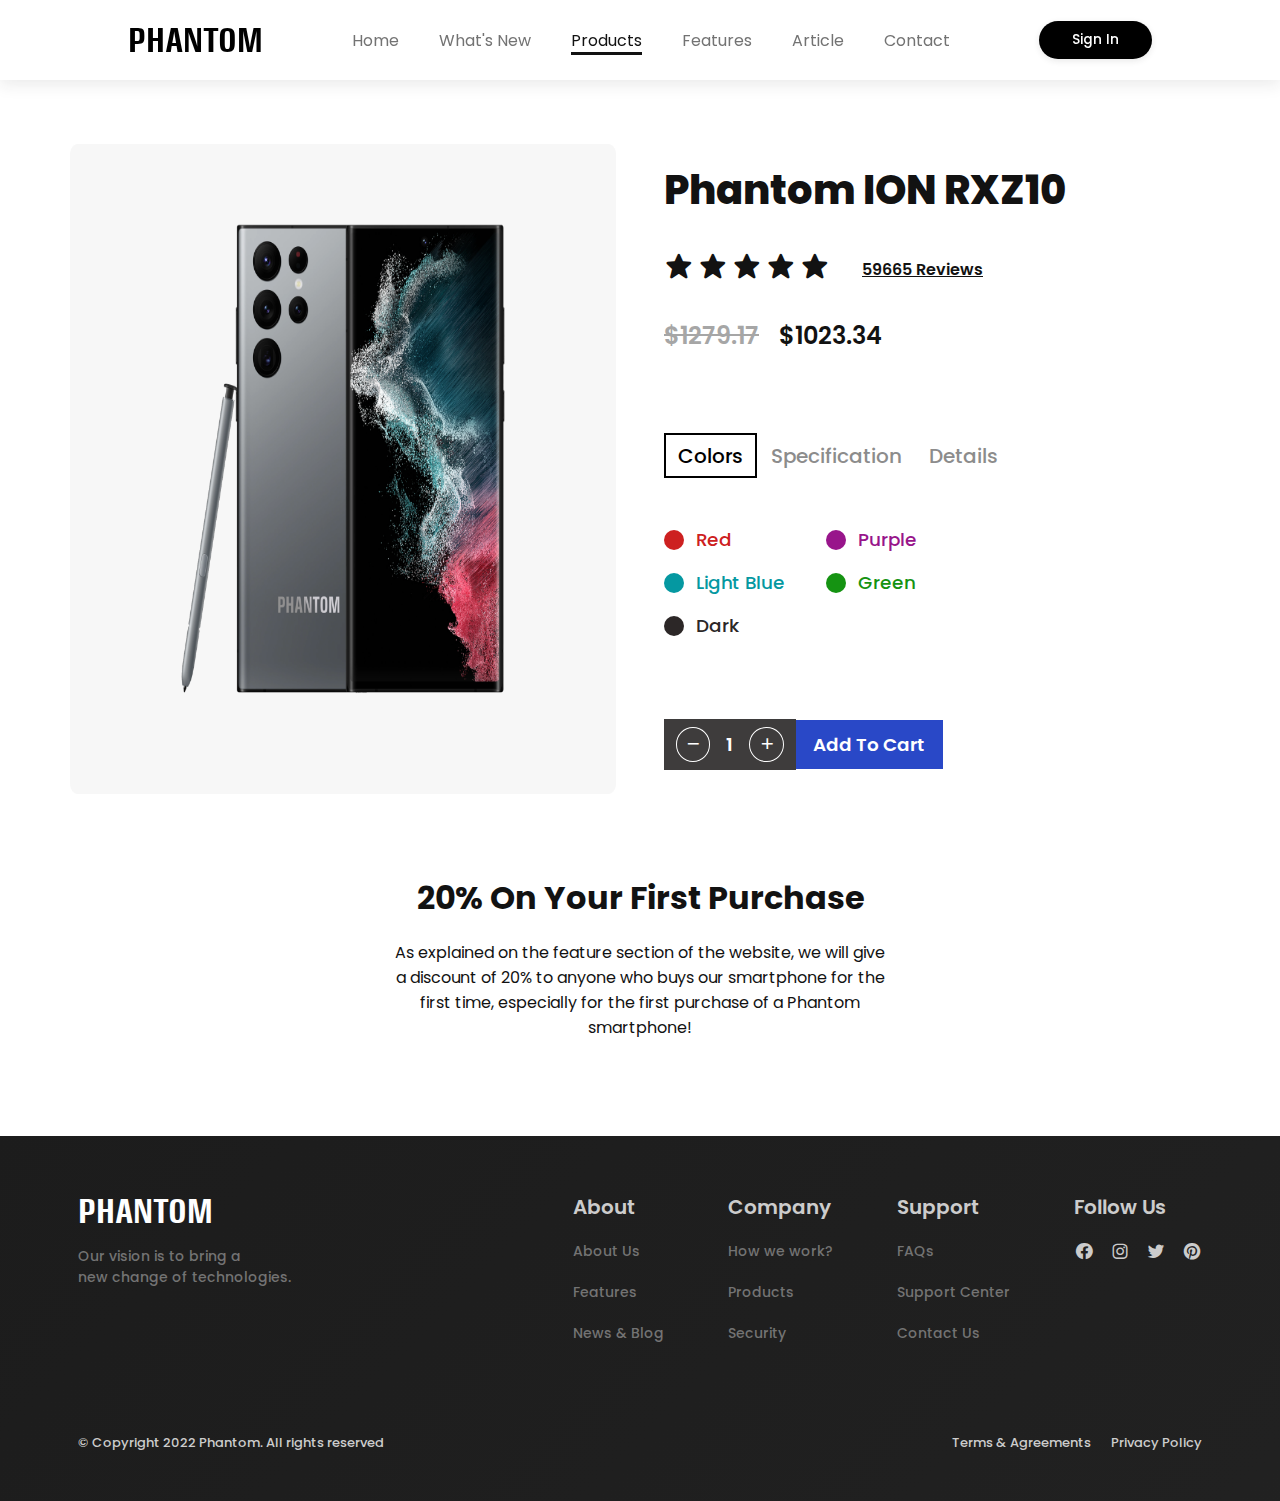
==== commit 80fdc516: "Final Design Responsive and Creating Login & Cart Pages" ====
--- a/Assets/pages/buy-pages/buy-1.html
+++ b/Assets/pages/buy-pages/buy-1.html
@@ -19,7 +19,7 @@
       <nav class="navbar">
         <i class="bx bx-menu toggle__menu" id="toggle-menu"></i>
 
-        <a href="#" class="navbar__logo"> PHANTOM </a>
+        <a href="../../../index.html" class="navbar__logo"> PHANTOM </a>
 
         <div class="navbar__menu">
           <ul class="navbar__container">
@@ -62,7 +62,7 @@
           </ul>
         </div>
 
-        <button class="button navbar__button">Sign In</button>
+        <a href="../login-pages/login.html" class="button navbar__button">Sign In</a>
       </nav>
     </header>
 
@@ -95,7 +95,7 @@
           <div class="cart__options">
             <button class="cart__option-button active-option" id="color-button">Colors</button>
             <button class="cart__option-button" id="spec-button">Specification</button>
-            <button class="cart__option-button">Details</button>
+            <button class="cart__option-button" id="details-button">Details</button>
           </div>
 
           <div class="cart__color" id="cart-color">
@@ -142,6 +142,10 @@
             </div>
           </div>
 
+          <div class="cart__details" id="cart-details">
+            <p>Introducing Smartphone with the most powerfull camera and smooth screen</p>
+          </div>
+
           <div class="cart__add">
             <button class="cart__add-quantity">
               <i class="bx bx-minus" onclick="decreaseQuantity()"></i>
@@ -264,8 +268,10 @@
       /*=============== Declare DOM ===============*/
       const cartColor = document.getElementById("cart-color");
       const cartSpec = document.getElementById("cart-spec");
+      const cartDetails = document.getElementById("cart-details");
       const colorButton = document.getElementById("color-button");
       const specButton = document.getElementById("spec-button");
+      const detailsButton = document.getElementById("details-button");
       const plusButton = document.getElementById("plus");
       const minusButton = document.getElementById("minus");
       const displayQuantity = document.getElementById("display");
@@ -283,8 +289,10 @@
       /*=============== Switching to Color Options ===============*/
       colorButton.addEventListener("click", () => {
         specButton.classList.remove("active-option");
+        detailsButton.classList.remove("active-option");
         colorButton.classList.add("active-option");
 
+        cartDetails.style.display = "none";
         cartSpec.style.display = "none";
         cartColor.style.display = "grid";
       });
@@ -292,10 +300,23 @@
       /*=============== Switching to Specifications Options ===============*/
       specButton.addEventListener("click", () => {
         colorButton.classList.remove("active-option");
+        detailsButton.classList.remove("active-option");
         specButton.classList.add("active-option");
 
+        cartDetails.style.display = "none";
         cartColor.style.display = "none";
         cartSpec.style.display = "flex";
+      });
+
+      /*=============== Switching to Specifications Options ===============*/
+      detailsButton.addEventListener("click", () => {
+        specButton.classList.remove("active-option");
+        colorButton.classList.remove("active-option");
+        detailsButton.classList.add("active-option");
+
+        cartColor.style.display = "none";
+        cartSpec.style.display = "none";
+        cartDetails.style.display = "block";
       });
 
       /*=============== Increase Price and Amount ===============*/
--- a/Assets/Styles/index.css
+++ b/Assets/Styles/index.css
@@ -390,6 +390,10 @@
   display: flex;
   justify-content: center;
   align-items: center;
+}
+
+.about__images-mobile {
+  display: none;
 }
 
 .about__data-content {
@@ -1298,6 +1302,14 @@
   background-color: var(--color-primary);
 }
 
+.cart__details {
+  display: none;
+  max-width: 250px;
+  margin-top: 3rem;
+  margin-bottom: 6rem;
+  margin-left: 0.85rem;
+}
+
 .cart__add {
   display: flex;
   align-items: center;
@@ -1321,12 +1333,14 @@
   padding: 0.45rem;
   border: 1px solid var(--color-white);
   border-radius: 50%;
+  cursor: pointer;
 }
 
 .cart__add-button {
   padding: 0.7rem 1.1rem;
   background-color: var(--color-dark-blue);
   color: var(--color-white);
+  cursor: pointer;
 }
 
 .cart__description {
@@ -1753,6 +1767,15 @@
     margin-top: 2.5rem;
     margin-bottom: 2.5rem;
     width: 90%;
+    display: none;
+  }
+  .about__images-mobile {
+    display: flex;
+    justify-content: center;
+    align-items: center;
+    margin-top: 2.5rem;
+    margin-bottom: 2.5rem;
+    width: 90%;
   }
   .about__button {
     padding: 0.75rem 1.25rem;
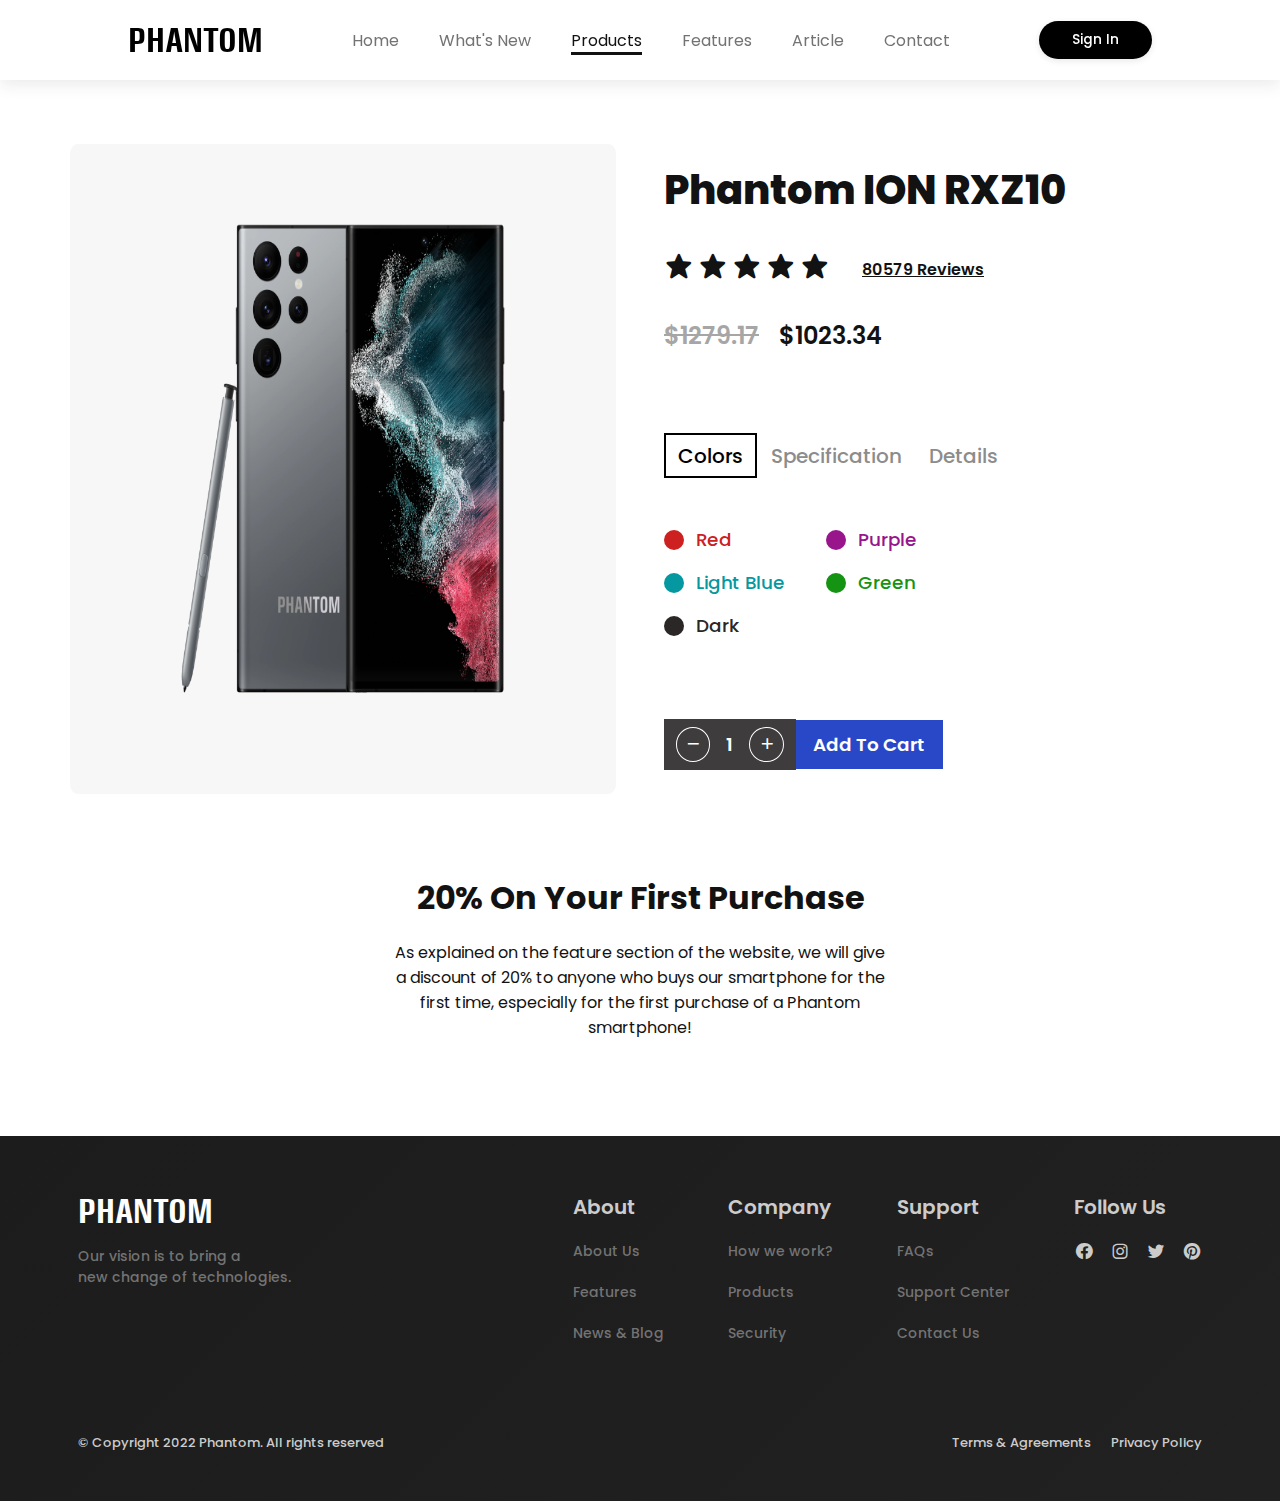
==== commit 485c77e5: "Adding More Cart Pages and More Data" ====
--- a/Assets/pages/buy-pages/buy-1.html
+++ b/Assets/pages/buy-pages/buy-1.html
@@ -146,13 +146,17 @@
             <p>Introducing Smartphone with the most powerfull camera and smooth screen</p>
           </div>
 
+          <div class="cart__result">
+            <h2></h2>
+          </div>
+
           <div class="cart__add">
             <button class="cart__add-quantity">
               <i class="bx bx-minus" onclick="decreaseQuantity()"></i>
               <div id="display">1</div>
               <i class="bx bx-plus" onclick="increaseQuantity()"></i>
             </button>
-            <button class="cart__add-button">Add To Cart</button>
+            <button class="cart__add-button" onclick="cartResultText()">Add To Cart</button>
           </div>
         </div>
       </div>
@@ -280,9 +284,10 @@
       const specOptions1 = document.querySelectorAll(".cart__spec-option-1");
       const specOptions2 = document.querySelectorAll(".cart__spec-option-2");
       const cartReview = document.querySelector(".cart__review-title");
+      const cartResult = document.querySelector(".cart__result h2");
 
       /*=============== Declare Changeable Value ===============*/
-      let quantityValue = 0;
+      let quantityValue = 1;
       let priceBefore = 1279.17;
       let priceAfter = priceBefore - (priceBefore * 20) / 100;
 
@@ -339,6 +344,25 @@
 
       /*=============== Make Dummy Views ===============*/
       cartReview.innerHTML = Math.floor(Math.random() * 100000) + " Reviews";
+
+      /*=============== Adding Result Text After Click "Add To Cart"===============*/
+      function cartResultText() {
+        if (quantityValue === 0) {
+          cartResult.textContent = "Please Fill The Amount Before Adding To Cart";
+          cartResult.classList.remove("green");
+          cartResult.classList.add("red");
+          setTimeout(() => {
+            cartResult.textContent = "";
+          }, 3000);
+        } else {
+          cartResult.textContent = "Congratulations! Successed Adding Your Items Into Cart";
+          cartResult.classList.remove("red");
+          cartResult.classList.add("green");
+          setTimeout(() => {
+            cartResult.textContent = "";
+          }, 3000);
+        }
+      }
     </script>
   </body>
 </html>
--- a/Assets/Styles/index.css
+++ b/Assets/Styles/index.css
@@ -1353,6 +1353,20 @@
   font-size: 2rem;
   margin-bottom: 1.15rem;
   font-weight: var(--font-bold);
+}
+
+.cart__result h2 {
+  font-size: 1.25rem;
+  margin-top: -3rem;
+  margin-bottom: 1rem;
+}
+
+.cart__result h2.red {
+  color: #cd2020;
+}
+
+.cart__result h2.green {
+  color: #159312;
 }
 
 /*=============== Scroll Bar ===============*/
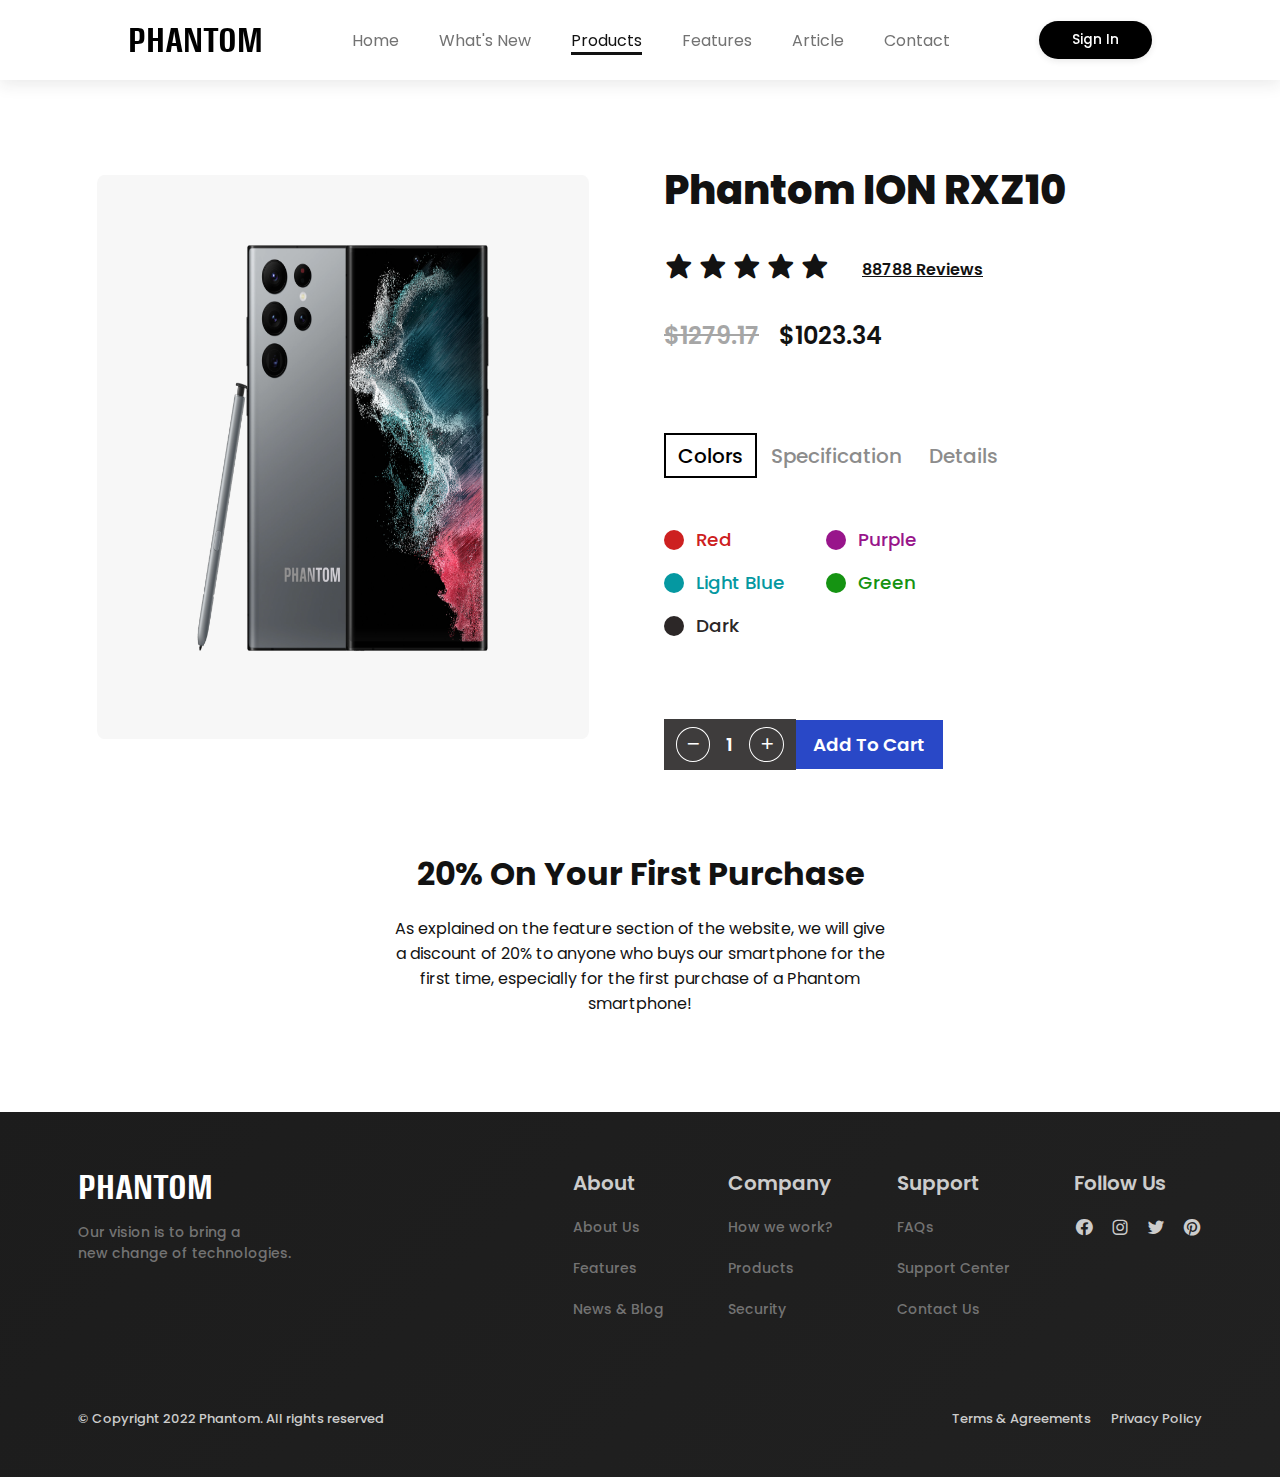
==== commit 9e877cb4: "first commit "fix responsive"" ====
--- a/Assets/pages/buy-pages/buy-1.html
+++ b/Assets/pages/buy-pages/buy-1.html
@@ -348,7 +348,7 @@
       /*=============== Adding Result Text After Click "Add To Cart"===============*/
       function cartResultText() {
         if (quantityValue === 0) {
-          cartResult.textContent = "Please Fill The Amount Before Adding To Cart";
+          cartResult.textContent = "lu olang mau serius beli? atau oe hantam lu punya lan chiao";
           cartResult.classList.remove("green");
           cartResult.classList.add("red");
           setTimeout(() => {
--- a/Assets/Styles/index.css
+++ b/Assets/Styles/index.css
@@ -54,6 +54,7 @@
 
 html {
   scroll-behavior: smooth;
+  scrollbar-width: none;
 }
 
 body {
@@ -1356,7 +1357,7 @@
 }
 
 .cart__result h2 {
-  font-size: 1.25rem;
+  font-size: 1rem;
   margin-top: -3rem;
   margin-bottom: 1rem;
 }
@@ -1423,6 +1424,11 @@
   }
   .cart__container {
     max-width: 1140px;
+  }
+  .cart__images {
+    width: 90%;
+    height: 90%;
+    margin: auto;
   }
 }
 
@@ -1706,6 +1712,7 @@
   .navbar__menu {
     width: 90%;
     padding: 1rem 1.3rem;
+    box-shadow: 0 4px 80px 0 rgba(0, 0, 0, 0.1), 0 6px 20px 0 rgba(0, 0, 0, 0.12);
   }
   .navbar__container {
     justify-content: center;
@@ -1912,9 +1919,13 @@
 
   .cart__container {
     grid-template-columns: 1fr;
+    margin-left: 0rem;
+    margin-right: 0rem;
   }
   .cart__images {
-    height: 325px;
+    width: 18.5rem;
+    height: 17rem;
+    margin-right: 4rem;
   }
   .cart__images img {
     width: 100%;
@@ -1942,4 +1953,10 @@
     padding: 0.35rem;
     font-size: 1rem;
   }
-}
+  .cart__result {
+    margin-top: 2rem;
+    margin-bottom: 0.2rem;
+    margin-right: 3rem;
+    text-align: center;
+  }
+}
